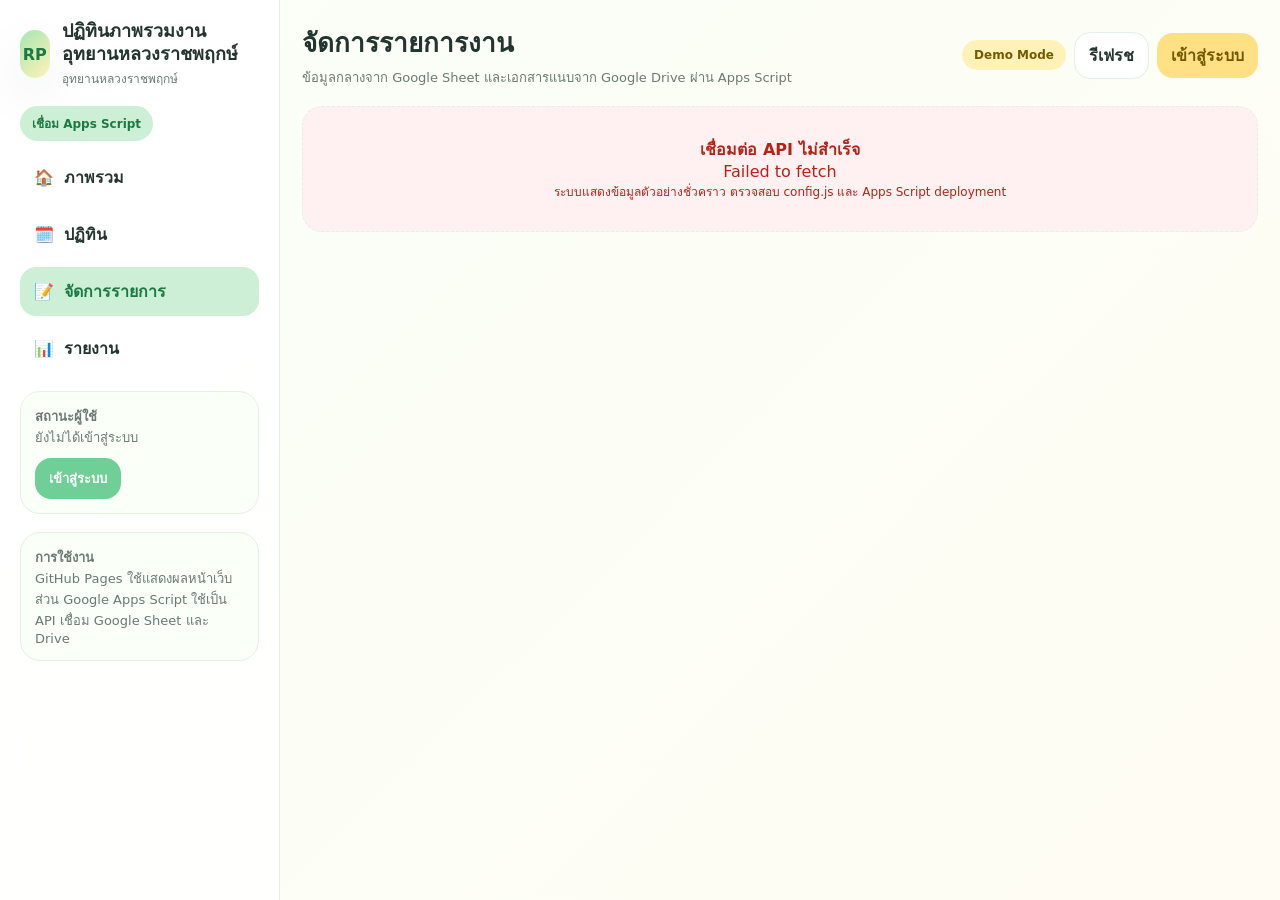
==== admin.html @ 95524512 "Add files via upload Upload calendar website files" ====
<!doctype html>
<html lang="th">
<head>
  <meta charset="utf-8">
  <meta name="viewport" content="width=device-width, initial-scale=1">
  <title>จัดการรายการงาน | ปฏิทินภาพรวมงาน</title>
  <script src="./config.js"></script>
  <link rel="stylesheet" href="./styles.css">
</head>
<body data-initial-view="admin">
  <div id="app"></div>
  <script src="./app.js"></script>
</body>
</html>
---- styles.css ----
:root{
  --bg:#FFFFFF;--bg-soft:#FAFFF8;--bg-warm:#FFFDF3;--green-1:#CDEFD6;--green-2:#A8E6B1;--green-3:#6FCF97;--yellow-1:#FFF2B8;--yellow-2:#FFE082;--yellow-3:#F2C94C;--text:#24352F;--muted:#6B7A72;--border:#E4EFE7;--danger:#B42318;--danger-bg:#FFF1F1;--shadow:0 18px 50px rgba(36,53,47,.08);--radius:22px
}
*{box-sizing:border-box}body{margin:0;font-family:system-ui,-apple-system,BlinkMacSystemFont,"Segoe UI",sans-serif;background:linear-gradient(135deg,var(--bg-soft),var(--bg-warm));color:var(--text)}button,input,select,textarea{font:inherit}button{cursor:pointer}.app-shell{min-height:100vh;display:grid;grid-template-columns:280px 1fr}.sidebar{position:sticky;top:0;height:100vh;padding:20px;background:rgba(255,255,255,.9);backdrop-filter:blur(12px);border-right:1px solid var(--border);overflow:auto}.brand{display:flex;gap:12px;align-items:center;margin-bottom:18px}.brand-mark{width:48px;height:48px;border-radius:18px;background:linear-gradient(135deg,var(--green-2),var(--yellow-1));display:grid;place-items:center;font-weight:900;color:#1B7A42;box-shadow:var(--shadow)}.brand h1{font-size:18px;line-height:1.25;margin:0}.brand p{font-size:12px;color:var(--muted);margin:4px 0 0}.nav{display:grid;gap:8px}.nav button{border:0;background:transparent;color:var(--text);text-align:left;padding:12px 14px;border-radius:16px;font-weight:800;display:flex;align-items:center;gap:10px}.nav button.active,.nav button:hover{background:var(--green-1);color:#1B7A42}.sidebar-card{margin-top:18px;padding:14px;border:1px solid var(--border);border-radius:20px;background:var(--bg-soft);font-size:13px;color:var(--muted)}.main{padding:22px;min-width:0}.topbar{display:flex;align-items:center;justify-content:space-between;gap:14px;margin-bottom:18px}.topbar h2{margin:0;font-size:26px}.topbar p{margin:4px 0 0;color:var(--muted);font-size:13px}.actions{display:flex;align-items:center;gap:8px;flex-wrap:wrap}.badge{display:inline-flex;align-items:center;gap:6px;border-radius:999px;padding:8px 12px;font-size:12px;font-weight:900}.badge.demo{background:var(--yellow-1);color:#745B00}.badge.api{background:var(--green-1);color:#1B7A42}.btn{border:0;border-radius:16px;padding:10px 14px;font-weight:900;background:var(--green-3);color:white}.btn:hover{opacity:.9}.btn.secondary{background:white;color:var(--text);border:1px solid var(--border)}.btn.warning{background:var(--yellow-2);color:#725900}.btn.danger{background:var(--danger-bg);color:var(--danger)}.btn:disabled{opacity:.55;cursor:not-allowed}.grid{display:grid;gap:14px}.grid.cards{grid-template-columns:repeat(4,minmax(0,1fr))}.card{background:white;border:1px solid var(--border);border-radius:var(--radius);box-shadow:var(--shadow);padding:18px}.metric .label{font-size:13px;font-weight:900;color:var(--muted)}.metric .value{font-size:34px;font-weight:1000;margin-top:8px}.section-title{display:flex;align-items:center;justify-content:space-between;gap:10px;margin:20px 0 12px}.section-title h3{margin:0;font-size:20px}.toolbar{display:flex;gap:10px;flex-wrap:wrap;margin-bottom:14px}.input,.select,.textarea{width:100%;border:1px solid var(--border);background:white;border-radius:16px;padding:11px 13px;outline:none;color:var(--text)}.input:focus,.select:focus,.textarea:focus{border-color:var(--green-3);box-shadow:0 0 0 3px rgba(111,207,151,.14)}.textarea{min-height:92px;resize:vertical}.form-grid{display:grid;grid-template-columns:repeat(2,minmax(0,1fr));gap:12px}.field label{display:block;font-size:13px;font-weight:900;margin-bottom:6px}.table-wrap{overflow:auto;border:1px solid var(--border);border-radius:20px;background:white}.table{width:100%;border-collapse:collapse;min-width:820px}.table th,.table td{padding:12px 14px;text-align:left;border-bottom:1px solid var(--border);vertical-align:top}.table th{font-size:12px;color:var(--muted);background:var(--bg-soft)}.table tr:hover td{background:#fbfffb}.status{display:inline-block;border-radius:999px;padding:5px 9px;font-size:12px;font-weight:900}.status.ok{background:var(--green-1);color:#1B7A42}.status.cancel{background:var(--danger-bg);color:var(--danger)}.status.done{background:#F1F5F9;color:#334155}.status.draft{background:var(--yellow-1);color:#725900}.event-list{display:grid;gap:10px}.event-item{border:1px solid var(--border);border-radius:18px;background:var(--bg-soft);padding:14px;text-align:left}.event-item h4{margin:4px 0 6px;font-size:16px}.event-meta{color:var(--muted);font-size:12px;line-height:1.5}.calendar-head{display:flex;justify-content:space-between;align-items:center;margin-bottom:12px}.calendar-grid{display:grid;grid-template-columns:repeat(7,minmax(0,1fr));gap:8px}.day-name{text-align:center;font-size:12px;font-weight:900;color:var(--muted);padding:8px}.day{min-height:112px;border:1px solid var(--border);background:white;border-radius:16px;padding:8px;overflow:hidden}.day.off{opacity:.45;background:#fbfbfb}.day.today{outline:3px solid var(--green-2)}.day-num{font-size:12px;font-weight:900;color:var(--muted)}.chip{display:block;width:100%;margin-top:5px;border:0;border-radius:10px;background:var(--green-1);color:#1B7A42;text-align:left;padding:5px 7px;font-size:11px;font-weight:800;white-space:nowrap;overflow:hidden;text-overflow:ellipsis}.chip.cancel{background:var(--danger-bg);color:var(--danger)}.modal-backdrop{position:fixed;inset:0;background:rgba(0,0,0,.42);display:grid;place-items:center;padding:16px;z-index:50}.modal{width:min(760px,100%);max-height:92vh;overflow:auto;background:white;border-radius:26px;box-shadow:0 30px 90px rgba(0,0,0,.25);padding:22px}.modal-head{display:flex;justify-content:space-between;gap:12px;align-items:flex-start}.close{border:0;background:var(--bg-soft);border-radius:14px;width:40px;height:40px;font-weight:1000}.detail-grid{display:grid;grid-template-columns:repeat(2,minmax(0,1fr));gap:10px;margin-top:14px}.detail-box{background:var(--bg-soft);border-radius:18px;padding:12px}.detail-box b{display:block;font-size:12px;color:var(--muted);margin-bottom:4px}.attachment-row{display:flex;align-items:center;justify-content:space-between;gap:10px;padding:10px 0;border-bottom:1px solid var(--border)}.attachment-row:last-child{border-bottom:0}.login-box{max-width:460px;margin:auto}.empty,.loading,.error{border:1px dashed var(--border);border-radius:20px;padding:30px;text-align:center;color:var(--muted);background:white}.error{color:var(--danger);background:var(--danger-bg)}.summary-bars{display:grid;gap:10px}.bar-row{display:grid;grid-template-columns:130px 1fr 50px;align-items:center;gap:10px;font-size:13px}.bar{height:12px;border-radius:999px;background:var(--bg-soft);overflow:hidden}.bar i{display:block;height:100%;background:var(--green-2);border-radius:999px}.mobile-menu{display:none}.muted{color:var(--muted)}.small{font-size:12px}.nowrap{white-space:nowrap}.hidden{display:none!important}
@media(max-width:920px){.app-shell{grid-template-columns:1fr}.sidebar{position:relative;height:auto;border-right:0;border-bottom:1px solid var(--border)}.mobile-menu{display:inline-flex}.grid.cards{grid-template-columns:repeat(2,minmax(0,1fr))}.form-grid,.detail-grid{grid-template-columns:1fr}.topbar{align-items:flex-start;flex-direction:column}.calendar-grid{gap:5px}.day{min-height:88px;border-radius:12px}.sidebar.collapsed .nav,.sidebar.collapsed .sidebar-card{display:none}}
@media(max-width:560px){.main{padding:14px}.sidebar{padding:14px}.grid.cards{grid-template-columns:1fr}.calendar-grid{grid-template-columns:1fr}.day-name{display:none}.day{min-height:auto}.day.off{display:none}.bar-row{grid-template-columns:95px 1fr 36px}.modal{padding:16px}.table{min-width:680px}}
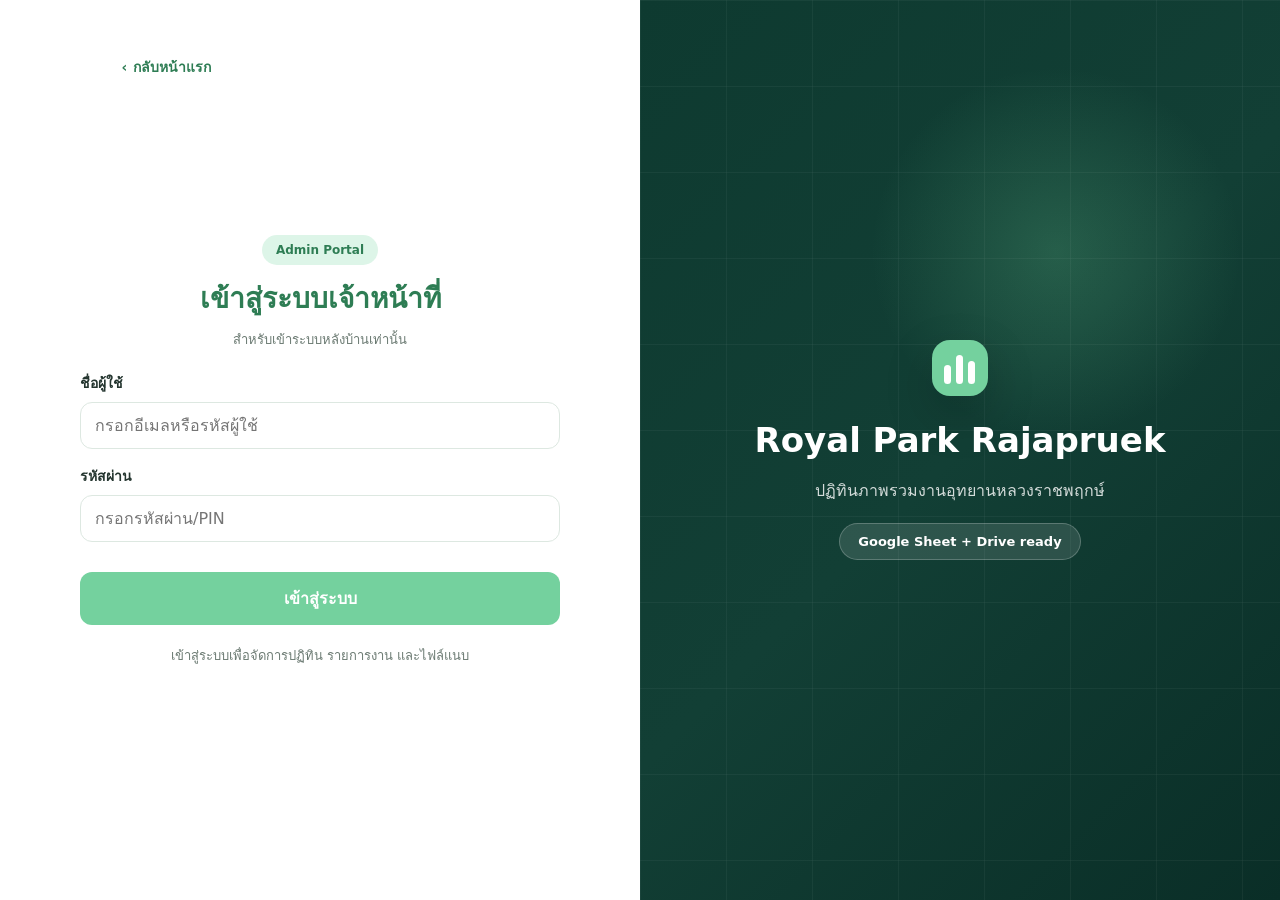
==== commit 93e1abca: "Public / Admin + หน้า Login ทางการ 1.แยก Public กับ Admin ออกจากกัน 2.หน้า Public ไม่ต้อง Login 3." ====
--- a/admin.html
+++ b/admin.html
@@ -3,11 +3,11 @@
 <head>
   <meta charset="utf-8">
   <meta name="viewport" content="width=device-width, initial-scale=1">
-  <title>จัดการรายการงาน | ปฏิทินภาพรวมงาน</title>
+  <title>เข้าสู่ระบบเจ้าหน้าที่ | ปฏิทินภาพรวมงาน</title>
   <script src="./config.js"></script>
   <link rel="stylesheet" href="./styles.css">
 </head>
-<body data-initial-view="admin">
+<body data-app-mode="admin" data-initial-view="admin">
   <div id="app"></div>
   <script src="./app.js"></script>
 </body>
--- a/styles.css
+++ b/styles.css
@@ -4,3 +4,25 @@
 *{box-sizing:border-box}body{margin:0;font-family:system-ui,-apple-system,BlinkMacSystemFont,"Segoe UI",sans-serif;background:linear-gradient(135deg,var(--bg-soft),var(--bg-warm));color:var(--text)}button,input,select,textarea{font:inherit}button{cursor:pointer}.app-shell{min-height:100vh;display:grid;grid-template-columns:280px 1fr}.sidebar{position:sticky;top:0;height:100vh;padding:20px;background:rgba(255,255,255,.9);backdrop-filter:blur(12px);border-right:1px solid var(--border);overflow:auto}.brand{display:flex;gap:12px;align-items:center;margin-bottom:18px}.brand-mark{width:48px;height:48px;border-radius:18px;background:linear-gradient(135deg,var(--green-2),var(--yellow-1));display:grid;place-items:center;font-weight:900;color:#1B7A42;box-shadow:var(--shadow)}.brand h1{font-size:18px;line-height:1.25;margin:0}.brand p{font-size:12px;color:var(--muted);margin:4px 0 0}.nav{display:grid;gap:8px}.nav button{border:0;background:transparent;color:var(--text);text-align:left;padding:12px 14px;border-radius:16px;font-weight:800;display:flex;align-items:center;gap:10px}.nav button.active,.nav button:hover{background:var(--green-1);color:#1B7A42}.sidebar-card{margin-top:18px;padding:14px;border:1px solid var(--border);border-radius:20px;background:var(--bg-soft);font-size:13px;color:var(--muted)}.main{padding:22px;min-width:0}.topbar{display:flex;align-items:center;justify-content:space-between;gap:14px;margin-bottom:18px}.topbar h2{margin:0;font-size:26px}.topbar p{margin:4px 0 0;color:var(--muted);font-size:13px}.actions{display:flex;align-items:center;gap:8px;flex-wrap:wrap}.badge{display:inline-flex;align-items:center;gap:6px;border-radius:999px;padding:8px 12px;font-size:12px;font-weight:900}.badge.demo{background:var(--yellow-1);color:#745B00}.badge.api{background:var(--green-1);color:#1B7A42}.btn{border:0;border-radius:16px;padding:10px 14px;font-weight:900;background:var(--green-3);color:white}.btn:hover{opacity:.9}.btn.secondary{background:white;color:var(--text);border:1px solid var(--border)}.btn.warning{background:var(--yellow-2);color:#725900}.btn.danger{background:var(--danger-bg);color:var(--danger)}.btn:disabled{opacity:.55;cursor:not-allowed}.grid{display:grid;gap:14px}.grid.cards{grid-template-columns:repeat(4,minmax(0,1fr))}.card{background:white;border:1px solid var(--border);border-radius:var(--radius);box-shadow:var(--shadow);padding:18px}.metric .label{font-size:13px;font-weight:900;color:var(--muted)}.metric .value{font-size:34px;font-weight:1000;margin-top:8px}.section-title{display:flex;align-items:center;justify-content:space-between;gap:10px;margin:20px 0 12px}.section-title h3{margin:0;font-size:20px}.toolbar{display:flex;gap:10px;flex-wrap:wrap;margin-bottom:14px}.input,.select,.textarea{width:100%;border:1px solid var(--border);background:white;border-radius:16px;padding:11px 13px;outline:none;color:var(--text)}.input:focus,.select:focus,.textarea:focus{border-color:var(--green-3);box-shadow:0 0 0 3px rgba(111,207,151,.14)}.textarea{min-height:92px;resize:vertical}.form-grid{display:grid;grid-template-columns:repeat(2,minmax(0,1fr));gap:12px}.field label{display:block;font-size:13px;font-weight:900;margin-bottom:6px}.table-wrap{overflow:auto;border:1px solid var(--border);border-radius:20px;background:white}.table{width:100%;border-collapse:collapse;min-width:820px}.table th,.table td{padding:12px 14px;text-align:left;border-bottom:1px solid var(--border);vertical-align:top}.table th{font-size:12px;color:var(--muted);background:var(--bg-soft)}.table tr:hover td{background:#fbfffb}.status{display:inline-block;border-radius:999px;padding:5px 9px;font-size:12px;font-weight:900}.status.ok{background:var(--green-1);color:#1B7A42}.status.cancel{background:var(--danger-bg);color:var(--danger)}.status.done{background:#F1F5F9;color:#334155}.status.draft{background:var(--yellow-1);color:#725900}.event-list{display:grid;gap:10px}.event-item{border:1px solid var(--border);border-radius:18px;background:var(--bg-soft);padding:14px;text-align:left}.event-item h4{margin:4px 0 6px;font-size:16px}.event-meta{color:var(--muted);font-size:12px;line-height:1.5}.calendar-head{display:flex;justify-content:space-between;align-items:center;margin-bottom:12px}.calendar-grid{display:grid;grid-template-columns:repeat(7,minmax(0,1fr));gap:8px}.day-name{text-align:center;font-size:12px;font-weight:900;color:var(--muted);padding:8px}.day{min-height:112px;border:1px solid var(--border);background:white;border-radius:16px;padding:8px;overflow:hidden}.day.off{opacity:.45;background:#fbfbfb}.day.today{outline:3px solid var(--green-2)}.day-num{font-size:12px;font-weight:900;color:var(--muted)}.chip{display:block;width:100%;margin-top:5px;border:0;border-radius:10px;background:var(--green-1);color:#1B7A42;text-align:left;padding:5px 7px;font-size:11px;font-weight:800;white-space:nowrap;overflow:hidden;text-overflow:ellipsis}.chip.cancel{background:var(--danger-bg);color:var(--danger)}.modal-backdrop{position:fixed;inset:0;background:rgba(0,0,0,.42);display:grid;place-items:center;padding:16px;z-index:50}.modal{width:min(760px,100%);max-height:92vh;overflow:auto;background:white;border-radius:26px;box-shadow:0 30px 90px rgba(0,0,0,.25);padding:22px}.modal-head{display:flex;justify-content:space-between;gap:12px;align-items:flex-start}.close{border:0;background:var(--bg-soft);border-radius:14px;width:40px;height:40px;font-weight:1000}.detail-grid{display:grid;grid-template-columns:repeat(2,minmax(0,1fr));gap:10px;margin-top:14px}.detail-box{background:var(--bg-soft);border-radius:18px;padding:12px}.detail-box b{display:block;font-size:12px;color:var(--muted);margin-bottom:4px}.attachment-row{display:flex;align-items:center;justify-content:space-between;gap:10px;padding:10px 0;border-bottom:1px solid var(--border)}.attachment-row:last-child{border-bottom:0}.login-box{max-width:460px;margin:auto}.empty,.loading,.error{border:1px dashed var(--border);border-radius:20px;padding:30px;text-align:center;color:var(--muted);background:white}.error{color:var(--danger);background:var(--danger-bg)}.summary-bars{display:grid;gap:10px}.bar-row{display:grid;grid-template-columns:130px 1fr 50px;align-items:center;gap:10px;font-size:13px}.bar{height:12px;border-radius:999px;background:var(--bg-soft);overflow:hidden}.bar i{display:block;height:100%;background:var(--green-2);border-radius:999px}.mobile-menu{display:none}.muted{color:var(--muted)}.small{font-size:12px}.nowrap{white-space:nowrap}.hidden{display:none!important}
 @media(max-width:920px){.app-shell{grid-template-columns:1fr}.sidebar{position:relative;height:auto;border-right:0;border-bottom:1px solid var(--border)}.mobile-menu{display:inline-flex}.grid.cards{grid-template-columns:repeat(2,minmax(0,1fr))}.form-grid,.detail-grid{grid-template-columns:1fr}.topbar{align-items:flex-start;flex-direction:column}.calendar-grid{gap:5px}.day{min-height:88px;border-radius:12px}.sidebar.collapsed .nav,.sidebar.collapsed .sidebar-card{display:none}}
 @media(max-width:560px){.main{padding:14px}.sidebar{padding:14px}.grid.cards{grid-template-columns:1fr}.calendar-grid{grid-template-columns:1fr}.day-name{display:none}.day{min-height:auto}.day.off{display:none}.bar-row{grid-template-columns:95px 1fr 36px}.modal{padding:16px}.table{min-width:680px}}
+
+
+/* Official Admin Login */
+.admin-login-layout{min-height:100vh;display:grid;grid-template-columns:1fr 1fr;background:#fff;color:var(--text)}
+.admin-login-panel{position:relative;min-height:100vh;display:flex;align-items:center;justify-content:center;padding:48px 28px;overflow:hidden}
+.admin-login-panel-form{background:#fff}
+.admin-login-back{position:absolute;top:56px;left:26%;transform:translateX(-50%);display:inline-flex;gap:6px;align-items:center;text-decoration:none;color:#2E7D54;font-size:14px;font-weight:900}
+.admin-login-card{width:min(480px,100%)}
+.text-center{text-align:center}.mb-2{margin-bottom:18px}.text-muted{color:var(--muted)}.text-small{font-size:13px}.mt-1{margin-top:14px}
+.admin-login-eyebrow{display:inline-flex;align-items:center;justify-content:center;padding:8px 14px;border-radius:999px;background:#DDF5E8;color:#2E7D54;font-size:12px;font-weight:900;margin-bottom:16px}
+.admin-login-portal-card h1{margin:0 0 10px;font-size:28px;line-height:1.25;color:#2E7D54}
+.admin-login-form{display:grid;gap:16px;margin-top:22px}.form-group label{display:block;font-weight:900;font-size:14px;margin-bottom:8px;color:var(--text)}
+.form-control{width:100%;border:1px solid #DDE8E1;background:#fff;border-radius:12px;padding:13px 14px;outline:none;color:var(--text);font:inherit}
+.form-control:focus{border-color:var(--green-3);box-shadow:0 0 0 4px rgba(111,207,151,.16)}
+.btn-block{width:100%;border-radius:12px;padding:14px 16px}.btn-primary{background:#74D19E;color:white;border:0}
+.admin-login-footer{text-align:center;margin-top:20px}.admin-login-footer-note{font-size:13px;color:var(--muted);margin:0}.alert{border-radius:14px;padding:12px 14px;font-size:13px}.alert-danger{background:var(--danger-bg);color:var(--danger);border:1px solid #FECACA}
+.admin-login-panel-brand{background:radial-gradient(circle at 65% 28%,rgba(111,207,151,.22),transparent 24%),linear-gradient(135deg,#0E3A30,#123F35 50%,#0A2E27);color:white}
+.admin-login-brand-grid{position:absolute;inset:0;opacity:.16;background-image:linear-gradient(rgba(255,255,255,.28) 1px,transparent 1px),linear-gradient(90deg,rgba(255,255,255,.28) 1px,transparent 1px);background-size:86px 86px}
+.admin-login-brand-card{position:relative;text-align:center;z-index:1}.admin-login-brand-mark{width:56px;height:56px;border-radius:18px;margin:0 auto 24px;background:#74D19E;display:flex;align-items:flex-end;justify-content:center;gap:5px;padding:12px;box-shadow:0 18px 50px rgba(0,0,0,.18)}
+.admin-login-brand-mark span{display:block;width:7px;background:white;border-radius:999px}.admin-login-brand-mark span:nth-child(1){height:19px}.admin-login-brand-mark span:nth-child(2){height:29px}.admin-login-brand-mark span:nth-child(3){height:23px}
+.admin-login-brand-card h2{margin:0;font-size:34px;line-height:1.2}.admin-login-brand-card p{margin:18px 0 20px;color:rgba(255,255,255,.82)}.admin-login-brand-chip{display:inline-flex;border:1px solid rgba(255,255,255,.22);background:rgba(255,255,255,.12);border-radius:999px;padding:10px 18px;font-weight:900;font-size:13px}
+@media(max-width:920px){.admin-login-layout{grid-template-columns:1fr}.admin-login-panel-brand{display:none}.admin-login-panel{padding:76px 20px 40px}.admin-login-back{left:20px;top:28px;transform:none}.admin-login-portal-card h1{font-size:24px}}
